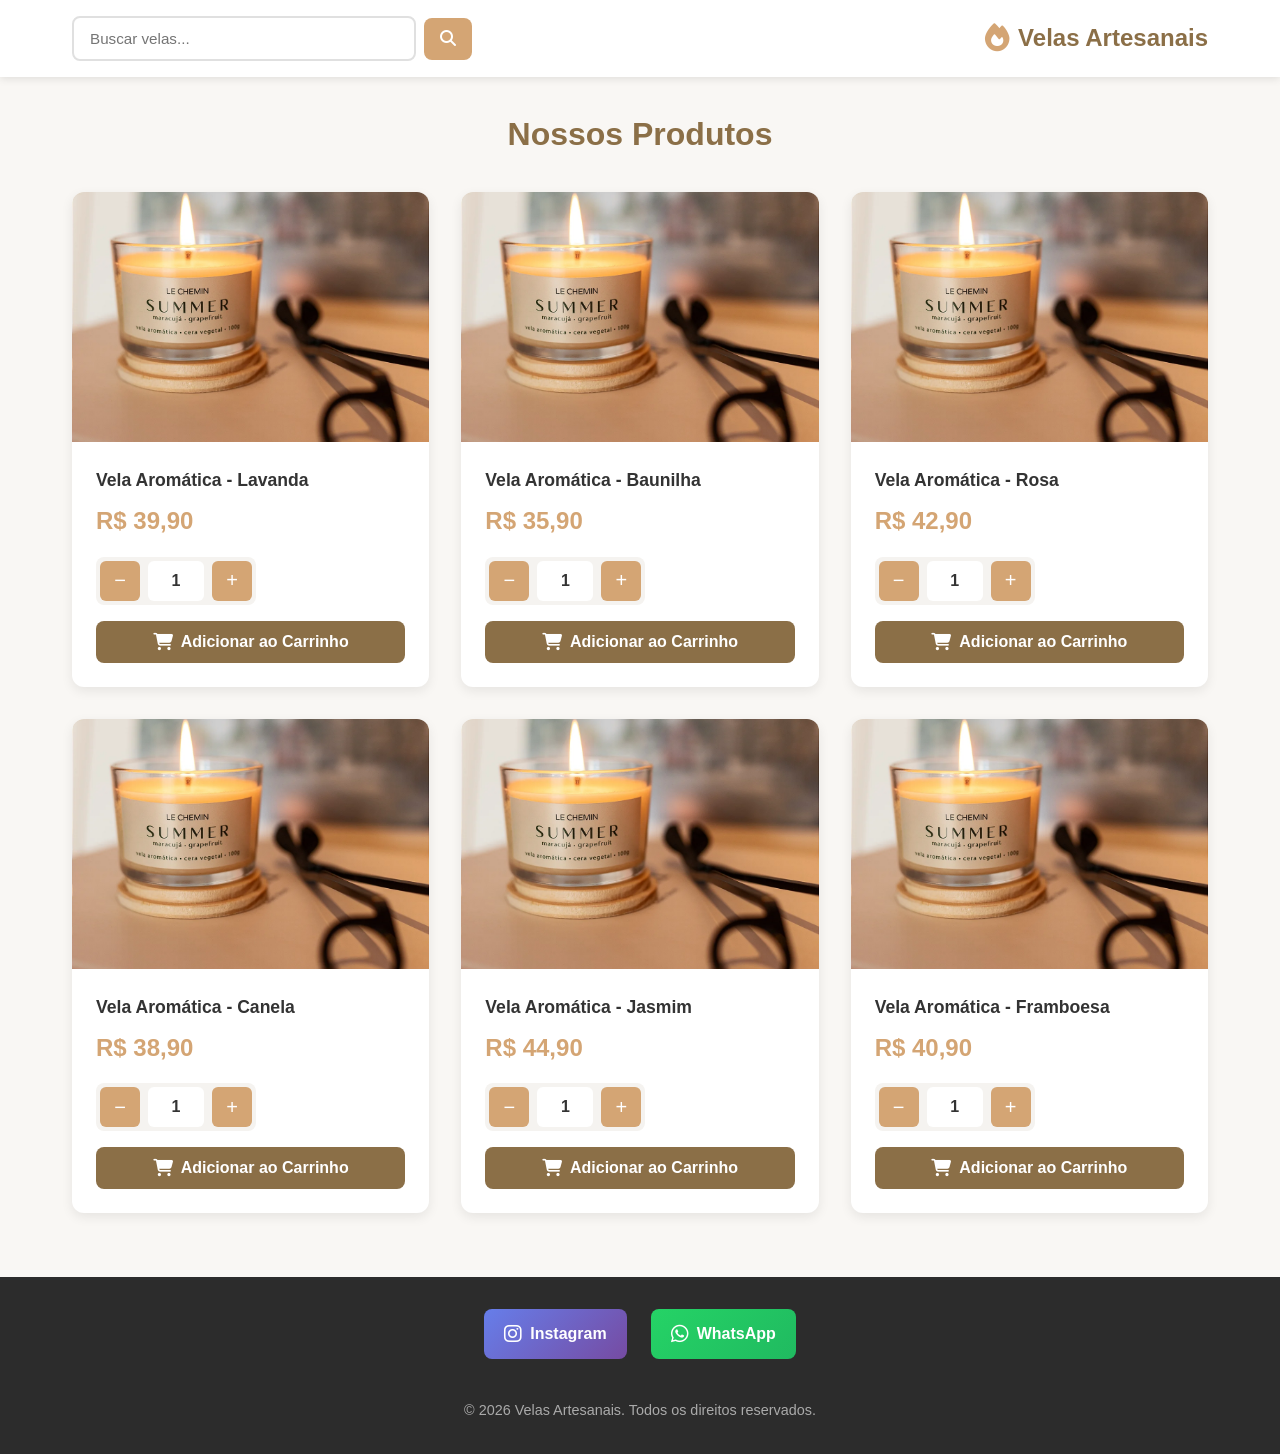
==== frontend/index.html @ 26dcdc9d "Add files via upload" ====
<!DOCTYPE html>
<html lang="pt-BR">
<head>
    <meta charset="UTF-8">
    <meta name="viewport" content="width=device-width, initial-scale=1.0">
    <title>Velas Artesanais - Loja Online</title>
    <link rel="stylesheet" href="./style/styles.css">
    <link rel="stylesheet" href="https://cdnjs.cloudflare.com/ajax/libs/font-awesome/6.4.0/css/all.min.css">
</head>
<body>
    <!-- Header -->
    <header class="site-header">
        <nav class="navigation-bar">
            <!-- Barra de Pesquisa (lado esquerdo) -->
            <div class="search-container">
                <input 
                    type="search" 
                    class="search-input" 
                    placeholder="Buscar velas..."
                    aria-label="Buscar produtos"
                >
                <button class="search-button" aria-label="Pesquisar">
                    <i class="fas fa-search"></i>
                </button>
            </div>

            <!-- Logo (lado direito) -->
            <div class="logo-container">
                <h1 class="site-logo">
                    <i class="fas fa-fire"></i> Velas Artesanais
                </h1>
            </div>
        </nav>
    </header>

    <!-- Main Content -->
    <main class="site-main">
        <!-- Seção de Produtos -->
        <section class="products-section">
            <h2 class="section-title">Nossos Produtos</h2>
            
            <div class="products-grid">
                <!-- Card de Produto 1 -->
                <article class="product-card">
                    <div class="product-image-container">
                        <img 
                            src="./imgs/vela-exemplo.webp" 
                            alt="Vela Aromática de Lavanda" 
                            class="product-image"
                        >
                    </div>
                    
                    <div class="product-info">
                        <h3 class="product-title">Vela Aromática - Lavanda</h3>
                        
                        <p class="product-price">R$ 39,90</p>
                        
                        <div class="quantity-selector">
                            <button class="quantity-button quantity-decrease" aria-label="Diminuir quantidade">−</button>
                            <input 
                                type="number" 
                                class="quantity-display" 
                                value="1" 
                                min="1" 
                                max="99"
                                aria-label="Quantidade"
                            >
                            <button class="quantity-button quantity-increase" aria-label="Aumentar quantidade">+</button>
                        </div>
                        
                        <button class="add-to-cart-button">
                            <i class="fas fa-shopping-cart"></i>
                            Adicionar ao Carrinho
                        </button>
                    </div>
                </article>

                <!-- Card de Produto 2 -->
                <article class="product-card">
                    <div class="product-image-container">
                        <img 
                            src="./imgs/vela-exemplo.webp" 
                            alt="Vela Aromática de Baunilha" 
                            class="product-image"
                        >
                    </div>
                    
                    <div class="product-info">
                        <h3 class="product-title">Vela Aromática - Baunilha</h3>
                        
                        <p class="product-price">R$ 35,90</p>
                        
                        <div class="quantity-selector">
                            <button class="quantity-button quantity-decrease" aria-label="Diminuir quantidade">−</button>
                            <input 
                                type="number" 
                                class="quantity-display" 
                                value="1" 
                                min="1" 
                                max="99"
                                aria-label="Quantidade"
                            >
                            <button class="quantity-button quantity-increase" aria-label="Aumentar quantidade">+</button>
                        </div>
                        
                        <button class="add-to-cart-button">
                            <i class="fas fa-shopping-cart"></i>
                            Adicionar ao Carrinho
                        </button>
                    </div>
                </article>

                <!-- Card de Produto 3 -->
                <article class="product-card">
                    <div class="product-image-container">
                        <img 
                            src="./imgs/vela-exemplo.webp" 
                            alt="Vela Aromática de Rosa" 
                            class="product-image"
                        >
                    </div>
                    
                    <div class="product-info">
                        <h3 class="product-title">Vela Aromática - Rosa</h3>
                        
                        <p class="product-price">R$ 42,90</p>
                        
                        <div class="quantity-selector">
                            <button class="quantity-button quantity-decrease" aria-label="Diminuir quantidade">−</button>
                            <input 
                                type="number" 
                                class="quantity-display" 
                                value="1" 
                                min="1" 
                                max="99"
                                aria-label="Quantidade"
                            >
                            <button class="quantity-button quantity-increase" aria-label="Aumentar quantidade">+</button>
                        </div>
                        
                        <button class="add-to-cart-button">
                            <i class="fas fa-shopping-cart"></i>
                            Adicionar ao Carrinho
                        </button>
                    </div>
                </article>

                <!-- Card de Produto 4 -->
                <article class="product-card">
                    <div class="product-image-container">
                        <img 
                            src="./imgs/vela-exemplo.webp" 
                            alt="Vela Aromática de Canela" 
                            class="product-image"
                        >
                    </div>
                    
                    <div class="product-info">
                        <h3 class="product-title">Vela Aromática - Canela</h3>
                        
                        <p class="product-price">R$ 38,90</p>
                        
                        <div class="quantity-selector">
                            <button class="quantity-button quantity-decrease" aria-label="Diminuir quantidade">−</button>
                            <input 
                                type="number" 
                                class="quantity-display" 
                                value="1" 
                                min="1" 
                                max="99"
                                aria-label="Quantidade"
                            >
                            <button class="quantity-button quantity-increase" aria-label="Aumentar quantidade">+</button>
                        </div>
                        
                        <button class="add-to-cart-button">
                            <i class="fas fa-shopping-cart"></i>
                            Adicionar ao Carrinho
                        </button>
                    </div>
                </article>

                <!-- Card de Produto 5 -->
                <article class="product-card">
                    <div class="product-image-container">
                        <img 
                            src="./imgs/vela-exemplo.webp" 
                            alt="Vela Aromática de Jasmim" 
                            class="product-image"
                        >
                    </div>
                    
                    <div class="product-info">
                        <h3 class="product-title">Vela Aromática - Jasmim</h3>
                        
                        <p class="product-price">R$ 44,90</p>
                        
                        <div class="quantity-selector">
                            <button class="quantity-button quantity-decrease" aria-label="Diminuir quantidade">−</button>
                            <input 
                                type="number" 
                                class="quantity-display" 
                                value="1" 
                                min="1" 
                                max="99"
                                aria-label="Quantidade"
                            >
                            <button class="quantity-button quantity-increase" aria-label="Aumentar quantidade">+</button>
                        </div>
                        
                        <button class="add-to-cart-button">
                            <i class="fas fa-shopping-cart"></i>
                            Adicionar ao Carrinho
                        </button>
                    </div>
                </article>

                <!-- Card de Produto 6 -->
                <article class="product-card">
                    <div class="product-image-container">
                        <img 
                            src="./imgs/vela-exemplo.webp" 
                            alt="Vela Aromática de Framboesa" 
                            class="product-image"
                        >
                    </div>
                    
                    <div class="product-info">
                        <h3 class="product-title">Vela Aromática - Framboesa</h3>
                        
                        <p class="product-price">R$ 40,90</p>
                        
                        <div class="quantity-selector">
                            <button class="quantity-button quantity-decrease" aria-label="Diminuir quantidade">−</button>
                            <input 
                                type="number" 
                                class="quantity-display" 
                                value="1" 
                                min="1" 
                                max="99"
                                aria-label="Quantidade"
                            >
                            <button class="quantity-button quantity-increase" aria-label="Aumentar quantidade">+</button>
                        </div>
                        
                        <button class="add-to-cart-button">
                            <i class="fas fa-shopping-cart"></i>
                            Adicionar ao Carrinho
                        </button>
                    </div>
                </article>
            </div>
        </section>
    </main>

    <!-- Footer -->
    <footer class="site-footer">
        <nav class="social-links">
            <a 
                href="https://www.instagram.com" 
                class="social-link social-instagram" 
                target="_blank" 
                rel="noopener noreferrer"
                aria-label="Nos siga no Instagram"
            >
                <i class="fab fa-instagram"></i>
                Instagram
            </a>
            
            <a 
                href="https://wa.me/5511999999999" 
                class="social-link social-whatsapp" 
                target="_blank" 
                rel="noopener noreferrer"
                aria-label="Fale conosco no WhatsApp"
            >
                <i class="fab fa-whatsapp"></i>
                WhatsApp
            </a>
        </nav>
        
        <p class="footer-copyright">
            &copy; 2026 Velas Artesanais. Todos os direitos reservados.
        </p>
    </footer>

    <script src="./scripts/script.js"></script>
</body>
</html>
---- frontend/style/styles.css ----
* {
    margin: 0;
    padding: 0;
    box-sizing: border-box;
}

body {
    font-family: 'Segoe UI', Tahoma, Geneva, Verdana, sans-serif;
    line-height: 1.6;
    color: #333;
    background-color: #f9f7f4;
}

/* ========== HEADER ========== */
.site-header {
    background-color: #fff;
    box-shadow: 0 2px 8px rgba(0, 0, 0, 0.1);
    position: sticky;
    top: 0;
    z-index: 100;
}

.navigation-bar {
    max-width: 1200px;
    margin: 0 auto;
    padding: 1rem 2rem;
    display: flex;
    justify-content: space-between;
    align-items: center;
    gap: 2rem;
}

/* Search Container */
.search-container {
    display: flex;
    align-items: center;
    gap: 0.5rem;
    flex: 1;
    max-width: 400px;
}

.search-input {
    flex: 1;
    padding: 0.75rem 1rem;
    border: 2px solid #e0e0e0;
    border-radius: 8px;
    font-size: 0.95rem;
    transition: border-color 0.3s ease;
}

.search-input:focus {
    outline: none;
    border-color: #d4a574;
    box-shadow: 0 0 8px rgba(212, 165, 116, 0.2);
}

.search-button {
    padding: 0.75rem 1rem;
    background-color: #d4a574;
    color: white;
    border: none;
    border-radius: 8px;
    cursor: pointer;
    font-size: 1rem;
    transition: background-color 0.3s ease;
}

.search-button:hover {
    background-color: #b8945f;
}

/* Logo Container */
.logo-container {
    display: flex;
    align-items: center;
}

.site-logo {
    font-size: 1.5rem;
    color: #8b6f47;
    font-weight: 600;
    white-space: nowrap;
    display: flex;
    align-items: center;
    gap: 0.5rem;
}

.site-logo i {
    color: #d4a574;
    font-size: 1.75rem;
}

/* ========== MAIN CONTENT ========== */
.site-main {
    max-width: 1200px;
    margin: 2rem auto;
    padding: 0 2rem;
}

/* Products Section */
.products-section {
    width: 100%;
}

.section-title {
    font-size: 2rem;
    color: #8b6f47;
    margin-bottom: 2rem;
    text-align: center;
}

/* Products Grid */
.products-grid {
    display: grid;
    grid-template-columns: repeat(auto-fill, minmax(280px, 1fr));
    gap: 2rem;
    margin-bottom: 3rem;
}

/* Product Card */
.product-card {
    background-color: white;
    border-radius: 12px;
    overflow: hidden;
    box-shadow: 0 4px 12px rgba(0, 0, 0, 0.08);
    transition: transform 0.3s ease, box-shadow 0.3s ease;
    display: flex;
    flex-direction: column;
    height: 100%;
}

.product-card:hover {
    transform: translateY(-8px);
    box-shadow: 0 8px 20px rgba(0, 0, 0, 0.15);
}

.product-image-container {
    width: 100%;
    height: 250px;
    overflow: hidden;
    background-color: #f0ebe5;
    display: flex;
    align-items: center;
    justify-content: center;
}

.product-image {
    width: 100%;
    height: 100%;
    object-fit: cover;
    transition: transform 0.3s ease;
}

.product-card:hover .product-image {
    transform: scale(1.05);
}

.product-info {
    padding: 1.5rem;
    flex: 1;
    display: flex;
    flex-direction: column;
}

.product-title {
    font-size: 1.1rem;
    color: #333;
    margin-bottom: 0.5rem;
    font-weight: 600;
}

.product-price {
    font-size: 1.5rem;
    color: #d4a574;
    font-weight: 700;
    margin-bottom: 1rem;
}

/* Quantity Selector */
.quantity-selector {
    display: flex;
    align-items: center;
    gap: 0.5rem;
    margin-bottom: 1rem;
    background-color: #f5f3f0;
    border-radius: 8px;
    padding: 0.25rem;
    width: fit-content;
}

.quantity-button {
    width: 2.5rem;
    height: 2.5rem;
    border: none;
    background-color: #d4a574;
    color: white;
    font-size: 1.25rem;
    cursor: pointer;
    border-radius: 6px;
    display: flex;
    align-items: center;
    justify-content: center;
    transition: background-color 0.3s ease;
}

.quantity-button:hover {
    background-color: #b8945f;
}

.quantity-button:active {
    background-color: #a07d52;
}

.quantity-display {
    width: 3.5rem;
    height: 2.5rem;
    border: none;
    background-color: white;
    text-align: center;
    font-size: 1rem;
    font-weight: 600;
    color: #333;
    border-radius: 6px;
}

.quantity-display:focus {
    outline: 2px solid #d4a574;
}

/* Remove spinner do input number */
.quantity-display::-webkit-outer-spin-button,
.quantity-display::-webkit-inner-spin-button {
    -webkit-appearance: none;
    margin: 0;
}

.quantity-display[type=number] {
    -moz-appearance: textfield;
}

/* Add to Cart Button */
.add-to-cart-button {
    margin-top: auto;
    padding: 0.75rem 1rem;
    background-color: #8b6f47;
    color: white;
    border: none;
    border-radius: 8px;
    font-size: 1rem;
    font-weight: 600;
    cursor: pointer;
    transition: background-color 0.3s ease, transform 0.2s ease;
    display: flex;
    align-items: center;
    justify-content: center;
    gap: 0.5rem;
}

.add-to-cart-button:hover {
    background-color: #6f5735;
    transform: scale(1.02);
}

.add-to-cart-button:active {
    transform: scale(0.98);
}

.add-to-cart-button i {
    font-size: 1.1rem;
}

/* ========== FOOTER ========== */
.site-footer {
    background-color: #2c2c2c;
    color: white;
    padding: 2rem;
    margin-top: 4rem;
}

.site-footer {
    display: flex;
    flex-direction: column;
    align-items: center;
    gap: 1.5rem;
}

.social-links {
    display: flex;
    gap: 1.5rem;
    align-items: center;
}

.social-link {
    display: flex;
    align-items: center;
    gap: 0.5rem;
    padding: 0.75rem 1.25rem;
    background-color: #444;
    color: white;
    text-decoration: none;
    border-radius: 8px;
    font-weight: 600;
    transition: all 0.3s ease;
    font-size: 1rem;
}

.social-link:hover {
    transform: translateY(-3px);
}

.social-instagram {
    background: linear-gradient(135deg, #667eea 0%, #764ba2 100%);
}

.social-instagram:hover {
    box-shadow: 0 5px 15px rgba(102, 126, 234, 0.4);
}

.social-whatsapp {
    background: linear-gradient(135deg, #25d366 0%, #20ba60 100%);
}

.social-whatsapp:hover {
    box-shadow: 0 5px 15px rgba(37, 211, 102, 0.4);
}

.social-link i {
    font-size: 1.25rem;
}

.footer-copyright {
    text-align: center;
    font-size: 0.9rem;
    color: #aaa;
    margin-top: 1rem;
}

/* ========== RESPONSIVE ========== */
@media (max-width: 768px) {
    .navigation-bar {
        flex-direction: column;
        gap: 1rem;
    }

    .search-container {
        width: 100%;
        max-width: 100%;
    }

    .site-logo {
        font-size: 1.25rem;
    }

    .products-grid {
        grid-template-columns: repeat(auto-fill, minmax(250px, 1fr));
        gap: 1.5rem;
    }

    .section-title {
        font-size: 1.5rem;
    }

    .social-links {
        flex-direction: column;
        width: 100%;
    }

    .social-link {
        width: 100%;
        justify-content: center;
    }
}

@media (max-width: 480px) {
    .products-grid {
        grid-template-columns: 1fr;
    }

    .navigation-bar {
        padding: 1rem;
    }

    .search-input {
        font-size: 0.85rem;
        padding: 0.6rem 0.75rem;
    }

    .site-logo {
        font-size: 1rem;
    }

    .product-info {
        padding: 1rem;
    }

    .add-to-cart-button {
        padding: 0.6rem 0.75rem;
        font-size: 0.9rem;
    }
}
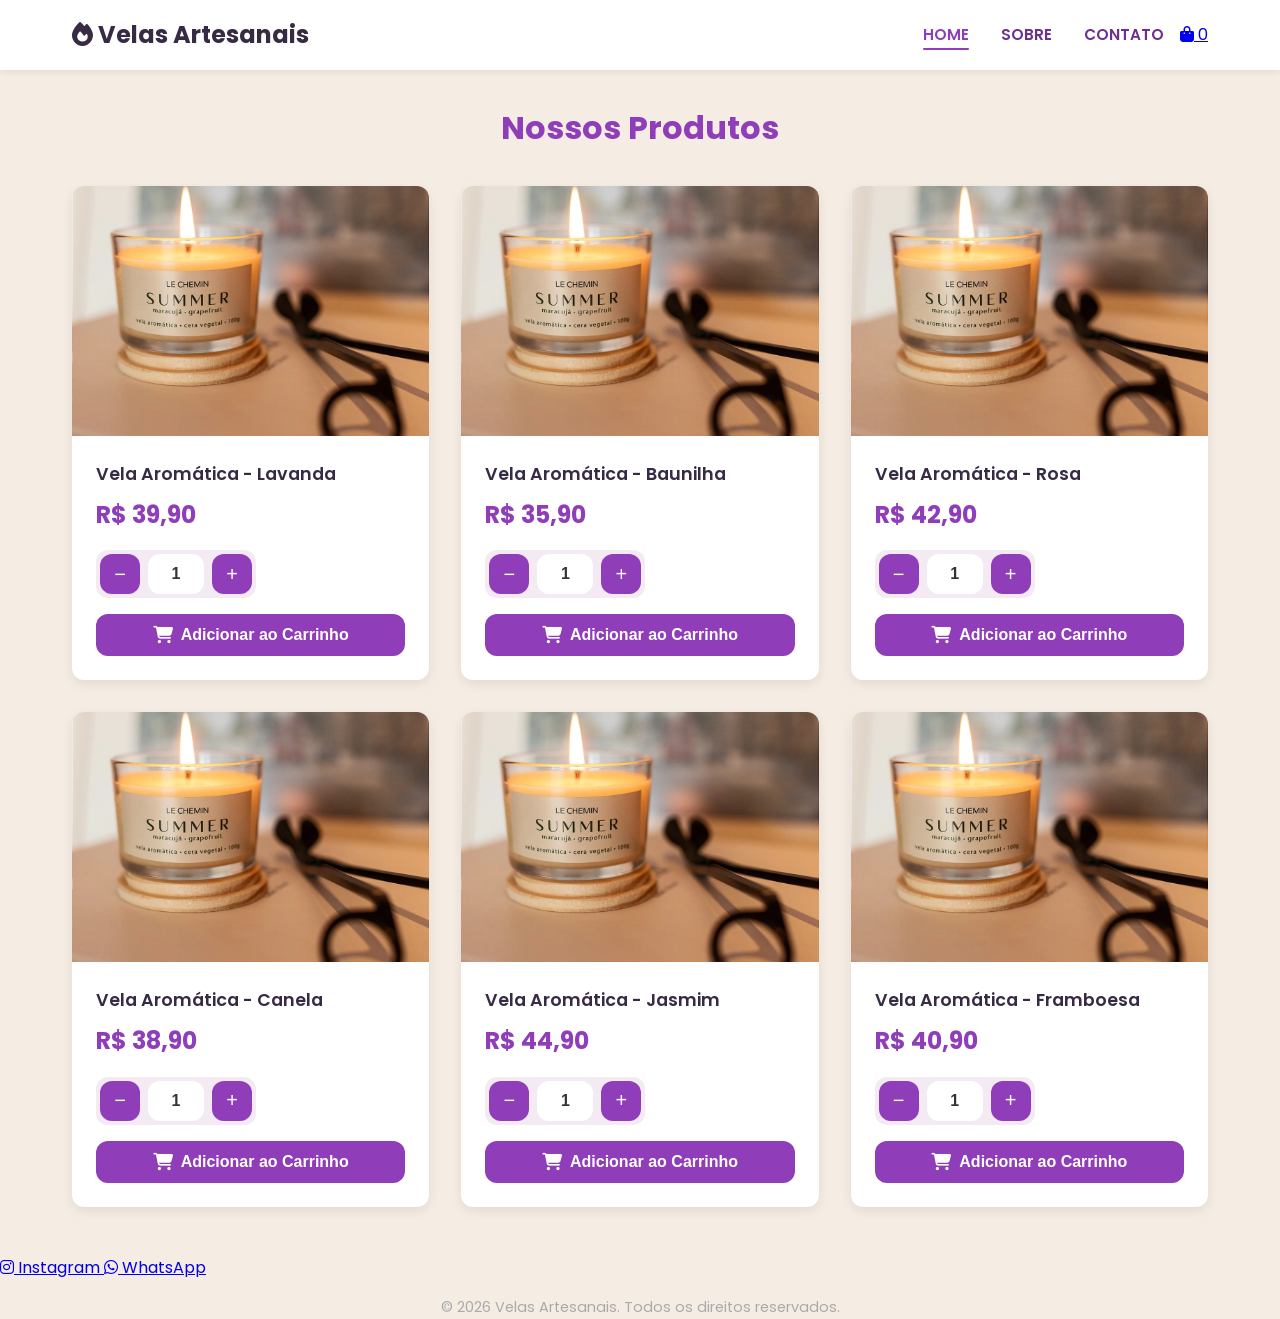
==== commit d7a277a2: "Add files via upload" ====
--- a/frontend/index.html
+++ b/frontend/index.html
@@ -4,6 +4,9 @@
     <meta charset="UTF-8">
     <meta name="viewport" content="width=device-width, initial-scale=1.0">
     <title>Velas Artesanais - Loja Online</title>
+    <link rel="preconnect" href="https://fonts.googleapis.com">
+    <link rel="preconnect" href="https://fonts.gstatic.com" crossorigin>
+    <link href="https://fonts.googleapis.com/css2?family=Poppins:wght@400;500;600;700&display=swap" rel="stylesheet">
     <link rel="stylesheet" href="./style/styles.css">
     <link rel="stylesheet" href="https://cdnjs.cloudflare.com/ajax/libs/font-awesome/6.4.0/css/all.min.css">
 </head>
@@ -11,24 +14,24 @@
     <!-- Header -->
     <header class="site-header">
         <nav class="navigation-bar">
-            <!-- Barra de Pesquisa (lado esquerdo) -->
-            <div class="search-container">
-                <input 
-                    type="search" 
-                    class="search-input" 
-                    placeholder="Buscar velas..."
-                    aria-label="Buscar produtos"
-                >
-                <button class="search-button" aria-label="Pesquisar">
-                    <i class="fas fa-search"></i>
-                </button>
-            </div>
-
-            <!-- Logo (lado direito) -->
+            <!-- Logo (lado esquerdo) -->
             <div class="logo-container">
                 <h1 class="site-logo">
                     <i class="fas fa-fire"></i> Velas Artesanais
                 </h1>
+            </div>
+
+            <!-- Navegação e carrinho (lado direito) -->
+            <div class="nav-actions">
+                <ul class="nav-links">
+                    <li><a href="index.html" class="nav-link active">HOME</a></li>
+                    <li><a href="sobre.html" class="nav-link">SOBRE</a></li>
+                    <li><a href="contato.html" class="nav-link">CONTATO</a></li>
+                </ul>
+                <a href="#carrinho" class="cart-link" aria-label="Ver carrinho">
+                    <i class="fas fa-shopping-bag"></i>
+                    <span class="cart-badge">0</span>
+                </a>
             </div>
         </nav>
     </header>
@@ -41,7 +44,7 @@
             
             <div class="products-grid">
                 <!-- Card de Produto 1 -->
-                <article class="product-card">
+                <article class="product-card" data-product-id="vela-lavanda">
                     <div class="product-image-container">
                         <img 
                             src="./imgs/vela-exemplo.webp" 
@@ -76,7 +79,7 @@
                 </article>
 
                 <!-- Card de Produto 2 -->
-                <article class="product-card">
+                <article class="product-card" data-product-id="vela-baunilha">
                     <div class="product-image-container">
                         <img 
                             src="./imgs/vela-exemplo.webp" 
@@ -111,7 +114,7 @@
                 </article>
 
                 <!-- Card de Produto 3 -->
-                <article class="product-card">
+                <article class="product-card" data-product-id="vela-rosa">
                     <div class="product-image-container">
                         <img 
                             src="./imgs/vela-exemplo.webp" 
@@ -146,7 +149,7 @@
                 </article>
 
                 <!-- Card de Produto 4 -->
-                <article class="product-card">
+                <article class="product-card" data-product-id="vela-canela">
                     <div class="product-image-container">
                         <img 
                             src="./imgs/vela-exemplo.webp" 
@@ -181,7 +184,7 @@
                 </article>
 
                 <!-- Card de Produto 5 -->
-                <article class="product-card">
+                <article class="product-card" data-product-id="vela-jasmim">
                     <div class="product-image-container">
                         <img 
                             src="./imgs/vela-exemplo.webp" 
@@ -284,6 +287,31 @@
         </p>
     </footer>
 
+    <div class="cart-backdrop hidden" id="cart-backdrop"></div>
+    <aside class="cart-panel hidden" id="cart-panel" aria-hidden="true">
+        <div class="cart-panel-header">
+            <div>
+                <h2>Carrinho</h2>
+                <p class="cart-panel-subtitle">Itens adicionados e total do pedido</p>
+            </div>
+            <button class="cart-close" aria-label="Fechar carrinho">×</button>
+        </div>
+
+        <div class="cart-panel-content">
+            <div class="cart-items" id="cart-items"></div>
+            <div class="cart-empty-message">Seu carrinho está vazio.</div>
+        </div>
+
+        <div class="cart-panel-footer">
+            <div class="cart-summary">
+                <span>Total</span>
+                <strong class="cart-total" id="cart-total">R$ 0,00</strong>
+            </div>
+            <button class="checkout-button" id="checkout-button" disabled>Finalizar compra</button>
+        </div>
+    </aside>
+
+    <script src="./scripts/cart.js"></script>
     <script src="./scripts/script.js"></script>
 </body>
 </html>
--- a/frontend/style/styles.css
+++ b/frontend/style/styles.css
@@ -1,20 +1,35 @@
+:root {
+    --background: #f5ece4;
+    --surface: #ffffff;
+    --text: #372a44;
+    --muted: #6e5c77;
+    --primary: #8f3db8;
+    --primary-dark: #6d2f8f;
+    --border: #e6d9e7;
+    --surface-soft: #f3eaf3;
+}
+
 * {
     margin: 0;
     padding: 0;
     box-sizing: border-box;
 }
 
+.hidden {
+    display: none !important;
+}
+
 body {
-    font-family: 'Segoe UI', Tahoma, Geneva, Verdana, sans-serif;
+    font-family: 'Poppins', Arial, sans-serif;
     line-height: 1.6;
-    color: #333;
-    background-color: #f9f7f4;
+    color: var(--text);
+    background-color: var(--background);
 }
 
 /* ========== HEADER ========== */
 .site-header {
-    background-color: #fff;
-    box-shadow: 0 2px 8px rgba(0, 0, 0, 0.1);
+    background-color: var(--surface);
+    box-shadow: 0 2px 8px rgba(0, 0, 0, 0.08);
     position: sticky;
     top: 0;
     z-index: 100;
@@ -42,52 +57,260 @@
 .search-input {
     flex: 1;
     padding: 0.75rem 1rem;
-    border: 2px solid #e0e0e0;
-    border-radius: 8px;
+    border: 2px solid var(--border);
+    border-radius: 12px;
     font-size: 0.95rem;
-    transition: border-color 0.3s ease;
+    transition: border-color 0.3s ease, box-shadow 0.3s ease;
 }
 
 .search-input:focus {
     outline: none;
-    border-color: #d4a574;
-    box-shadow: 0 0 8px rgba(212, 165, 116, 0.2);
+    border-color: var(--primary);
+    box-shadow: 0 0 12px rgba(143, 61, 184, 0.18);
 }
 
 .search-button {
     padding: 0.75rem 1rem;
-    background-color: #d4a574;
+    background-color: var(--primary);
     color: white;
     border: none;
-    border-radius: 8px;
+    border-radius: 12px;
     cursor: pointer;
     font-size: 1rem;
-    transition: background-color 0.3s ease;
+    transition: background-color 0.3s ease, transform 0.2s ease;
 }
 
 .search-button:hover {
-    background-color: #b8945f;
-}
-
-/* Logo Container */
-.logo-container {
-    display: flex;
-    align-items: center;
-}
-
-.site-logo {
-    font-size: 1.5rem;
-    color: #8b6f47;
+    background-color: var(--primary-dark);
+    transform: translateY(-1px);
+}
+
+.nav-actions {
+    display: flex;
+    align-items: center;
+    gap: 1rem;
+}
+
+.nav-links {
+    display: flex;
+    list-style: none;
+    gap: 2rem;
+    margin: 0;
+    padding: 0;
+}
+
+.nav-link {
+    color: var(--primary-dark);
+    text-decoration: none;
     font-weight: 600;
-    white-space: nowrap;
-    display: flex;
-    align-items: center;
+    font-size: 0.95rem;
+    transition: color 0.3s ease;
+    position: relative;
+}
+
+.nav-link:hover {
+    color: var(--primary);
+}
+
+.nav-link.active {
+    color: var(--primary);
+}
+
+.nav-link.active::after {
+    content: '';
+    position: absolute;
+    bottom: -5px;
+    left: 0;
+    width: 100%;
+    height: 2px;
+    background-color: var(--primary);
+    border-radius: 1px;
+}
+
+.cart-backdrop {
+    position: fixed;
+    inset: 0;
+    background: rgba(0, 0, 0, 0.32);
+    opacity: 0;
+    pointer-events: none;
+    transition: opacity 0.25s ease;
+    z-index: 98;
+}
+
+.cart-backdrop.visible {
+    opacity: 1;
+    pointer-events: auto;
+}
+
+.cart-panel {
+    position: fixed;
+    top: 0;
+    right: 0;
+    width: min(380px, 100%);
+    height: 100vh;
+    background-color: var(--surface);
+    box-shadow: -18px 0 40px rgba(55, 42, 68, 0.16);
+    transform: translateX(110%);
+    transition: transform 0.25s ease;
+    z-index: 99;
+    display: flex;
+    flex-direction: column;
+    padding: 1.5rem;
+}
+
+.cart-panel.open {
+    transform: translateX(0);
+}
+
+.cart-panel-header {
+    display: flex;
+    justify-content: space-between;
+    align-items: flex-start;
+    gap: 1rem;
+    margin-bottom: 1rem;
+}
+
+.cart-panel-header h2 {
+    margin-bottom: 0.3rem;
+    color: var(--primary-dark);
+}
+
+.cart-panel-subtitle {
+    font-size: 0.95rem;
+    color: var(--muted);
+}
+
+.cart-close {
+    background: none;
+    border: none;
+    color: var(--muted);
+    font-size: 2rem;
+    line-height: 1;
+    cursor: pointer;
+}
+
+.cart-panel-content {
+    flex: 1;
+    overflow-y: auto;
+    margin-bottom: 1.2rem;
+}
+
+.cart-items {
+    display: flex;
+    flex-direction: column;
+    gap: 1rem;
+}
+
+.cart-empty-message {
+    color: var(--muted);
+    text-align: center;
+    padding: 2rem 1rem;
+    border: 1px dashed var(--border);
+    border-radius: 16px;
+    background: var(--surface-soft);
+}
+
+.cart-item {
+    display: grid;
+    grid-template-columns: 1fr auto;
+    gap: 1rem;
+    padding: 1rem;
+    border-radius: 16px;
+    background-color: var(--surface-soft);
+}
+
+.cart-item-details {
+    display: flex;
+    flex-direction: column;
+    gap: 0.35rem;
+}
+
+.cart-item-details strong {
+    color: var(--text);
+}
+
+.cart-item-actions {
+    display: flex;
+    flex-direction: column;
     gap: 0.5rem;
-}
-
-.site-logo i {
-    color: #d4a574;
-    font-size: 1.75rem;
+    justify-content: space-between;
+    align-items: flex-end;
+}
+
+.cart-quantity-controls {
+    display: inline-flex;
+    align-items: center;
+    gap: 0.4rem;
+    padding: 0.35rem 0.4rem;
+    border-radius: 12px;
+    background-color: white;
+    border: 1px solid var(--border);
+}
+
+.cart-quantity-controls button {
+    width: 2rem;
+    height: 2rem;
+    border: none;
+    border-radius: 8px;
+    background-color: var(--primary);
+    color: white;
+    cursor: pointer;
+}
+
+.cart-quantity-controls span {
+    min-width: 1.4rem;
+    text-align: center;
+    font-weight: 600;
+    transition: transform 0.2s ease, color 0.2s ease;
+}
+
+.cart-quantity-controls span.updated {
+    transform: scale(1.1);
+    color: var(--primary);
+}
+
+
+.cart-remove {
+    display: inline-flex;
+    align-items: center;
+    gap: 0.35rem;
+    background: none;
+    border: none;
+    color: var(--muted);
+    font-size: 0.95rem;
+    cursor: pointer;
+}
+
+.cart-panel-footer {
+    border-top: 1px solid var(--border);
+    padding-top: 1rem;
+}
+
+.cart-summary {
+    display: flex;
+    justify-content: space-between;
+    align-items: center;
+    margin-bottom: 1rem;
+    color: var(--text);
+}
+
+.checkout-button {
+    width: 100%;
+    padding: 0.95rem 1rem;
+    border: none;
+    border-radius: 12px;
+    background-color: var(--primary);
+    color: white;
+    font-size: 1rem;
+    font-weight: 700;
+    cursor: pointer;
+    transition: background-color 0.2s ease;
+}
+
+.checkout-button:disabled {
+    opacity: 0.55;
+    cursor: not-allowed;
+    background-color: var(--border);
 }
 
 /* ========== MAIN CONTENT ========== */
@@ -104,7 +327,7 @@
 
 .section-title {
     font-size: 2rem;
-    color: #8b6f47;
+    color: var(--primary);
     margin-bottom: 2rem;
     text-align: center;
 }
@@ -138,7 +361,7 @@
     width: 100%;
     height: 250px;
     overflow: hidden;
-    background-color: #f0ebe5;
+    background-color: var(--surface-soft);
     display: flex;
     align-items: center;
     justify-content: center;
@@ -164,14 +387,14 @@
 
 .product-title {
     font-size: 1.1rem;
-    color: #333;
+    color: var(--text);
     margin-bottom: 0.5rem;
     font-weight: 600;
 }
 
 .product-price {
     font-size: 1.5rem;
-    color: #d4a574;
+    color: var(--primary);
     font-weight: 700;
     margin-bottom: 1rem;
 }
@@ -182,8 +405,8 @@
     align-items: center;
     gap: 0.5rem;
     margin-bottom: 1rem;
-    background-color: #f5f3f0;
-    border-radius: 8px;
+    background-color: var(--surface-soft);
+    border-radius: 12px;
     padding: 0.25rem;
     width: fit-content;
 }
@@ -192,11 +415,11 @@
     width: 2.5rem;
     height: 2.5rem;
     border: none;
-    background-color: #d4a574;
+    background-color: var(--primary);
     color: white;
     font-size: 1.25rem;
     cursor: pointer;
-    border-radius: 6px;
+    border-radius: 12px;
     display: flex;
     align-items: center;
     justify-content: center;
@@ -204,11 +427,11 @@
 }
 
 .quantity-button:hover {
-    background-color: #b8945f;
+    background-color: var(--primary-dark);
 }
 
 .quantity-button:active {
-    background-color: #a07d52;
+    background-color: #5c287a;
 }
 
 .quantity-display {
@@ -220,11 +443,11 @@
     font-size: 1rem;
     font-weight: 600;
     color: #333;
-    border-radius: 6px;
+    border-radius: 12px;
 }
 
 .quantity-display:focus {
-    outline: 2px solid #d4a574;
+    outline: 2px solid var(--primary);
 }
 
 /* Remove spinner do input number */
@@ -242,10 +465,10 @@
 .add-to-cart-button {
     margin-top: auto;
     padding: 0.75rem 1rem;
-    background-color: #8b6f47;
+    background-color: var(--primary);
     color: white;
     border: none;
-    border-radius: 8px;
+    border-radius: 12px;
     font-size: 1rem;
     font-weight: 600;
     cursor: pointer;
@@ -257,7 +480,7 @@
 }
 
 .add-to-cart-button:hover {
-    background-color: #6f5735;
+    background-color: var(--primary-dark);
     transform: scale(1.02);
 }
 
@@ -269,63 +492,174 @@
     font-size: 1.1rem;
 }
 
-/* ========== FOOTER ========== */
-.site-footer {
-    background-color: #2c2c2c;
+/* ========== ABOUT PAGE ========== */
+.about-section {
+    max-width: 800px;
+    margin: 0 auto;
+}
+
+.about-content {
+    background-color: var(--surface);
+    padding: 2rem;
+    border-radius: 16px;
+    box-shadow: 0 4px 12px rgba(0, 0, 0, 0.08);
+}
+
+.about-content h2 {
+    color: var(--primary);
+    margin-top: 2rem;
+    margin-bottom: 1rem;
+    font-size: 1.5rem;
+}
+
+.about-content p {
+    line-height: 1.7;
+    margin-bottom: 1.5rem;
+    color: var(--text);
+}
+
+.about-content ul {
+    margin-left: 1.5rem;
+    margin-bottom: 1.5rem;
+}
+
+.about-content li {
+    margin-bottom: 0.5rem;
+    line-height: 1.6;
+}
+
+.about-content strong {
+    color: var(--primary-dark);
+}
+
+/* ========== CONTACT PAGE ========== */
+.contact-section {
+    max-width: 1000px;
+    margin: 0 auto;
+}
+
+.contact-content {
+    display: grid;
+    grid-template-columns: 1fr 1fr;
+    gap: 3rem;
+    align-items: start;
+}
+
+.contact-info {
+    background-color: var(--surface);
+    padding: 2rem;
+    border-radius: 16px;
+    box-shadow: 0 4px 12px rgba(0, 0, 0, 0.08);
+}
+
+.contact-info h2 {
+    color: var(--primary);
+    margin-bottom: 1rem;
+    font-size: 1.5rem;
+}
+
+.contact-info p {
+    line-height: 1.7;
+    margin-bottom: 2rem;
+    color: var(--text);
+}
+
+.contact-details {
+    display: flex;
+    flex-direction: column;
+    gap: 1rem;
+}
+
+.contact-item {
+    display: flex;
+    align-items: center;
+    gap: 0.75rem;
+    color: var(--text);
+}
+
+.contact-item i {
+    color: var(--primary);
+    width: 1.25rem;
+    text-align: center;
+}
+
+.contact-form {
+    background-color: var(--surface);
+    padding: 2rem;
+    border-radius: 16px;
+    box-shadow: 0 4px 12px rgba(0, 0, 0, 0.08);
+}
+
+.form-group {
+    margin-bottom: 1.5rem;
+}
+
+.form-group label {
+    display: block;
+    margin-bottom: 0.5rem;
+    font-weight: 600;
+    color: var(--text);
+}
+
+.form-group input,
+.form-group textarea {
+    width: 100%;
+    padding: 0.75rem 1rem;
+    border: 2px solid var(--border);
+    border-radius: 12px;
+    font-family: 'Poppins', sans-serif;
+    font-size: 1rem;
+    transition: border-color 0.3s ease, box-shadow 0.3s ease;
+}
+
+.form-group input:focus,
+.form-group textarea:focus {
+    outline: none;
+    border-color: var(--primary);
+    box-shadow: 0 0 12px rgba(143, 61, 184, 0.18);
+}
+
+.form-group textarea {
+    resize: vertical;
+    min-height: 120px;
+}
+
+.submit-button {
+    width: 100%;
+    padding: 0.95rem 1rem;
+    background-color: var(--primary);
     color: white;
-    padding: 2rem;
-    margin-top: 4rem;
-}
-
-.site-footer {
-    display: flex;
-    flex-direction: column;
-    align-items: center;
-    gap: 1.5rem;
-}
-
-.social-links {
-    display: flex;
-    gap: 1.5rem;
-    align-items: center;
-}
-
-.social-link {
-    display: flex;
-    align-items: center;
+    border: none;
+    border-radius: 12px;
+    font-size: 1rem;
+    font-weight: 600;
+    cursor: pointer;
+    transition: background-color 0.3s ease, transform 0.2s ease;
+    display: flex;
+    align-items: center;
+    justify-content: center;
     gap: 0.5rem;
-    padding: 0.75rem 1.25rem;
-    background-color: #444;
-    color: white;
-    text-decoration: none;
-    border-radius: 8px;
-    font-weight: 600;
-    transition: all 0.3s ease;
-    font-size: 1rem;
-}
-
-.social-link:hover {
-    transform: translateY(-3px);
-}
-
-.social-instagram {
-    background: linear-gradient(135deg, #667eea 0%, #764ba2 100%);
-}
-
-.social-instagram:hover {
-    box-shadow: 0 5px 15px rgba(102, 126, 234, 0.4);
-}
-
-.social-whatsapp {
-    background: linear-gradient(135deg, #25d366 0%, #20ba60 100%);
-}
-
-.social-whatsapp:hover {
-    box-shadow: 0 5px 15px rgba(37, 211, 102, 0.4);
-}
-
-.social-link i {
-    font-size: 1.25rem;
+}
+
+.submit-button:hover {
+    background-color: var(--primary-dark);
+    transform: translateY(-1px);
+}
+
+/* ========== RESPONSIVE ========== */
+@media (max-width: 768px) {
+    .contact-content {
+        grid-template-columns: 1fr;
+        gap: 2rem;
+    }
+
+    .nav-links {
+        gap: 1rem;
+    }
+
+    .nav-link {
+        font-size: 0.9rem;
+    }
 }
 
 .footer-copyright {
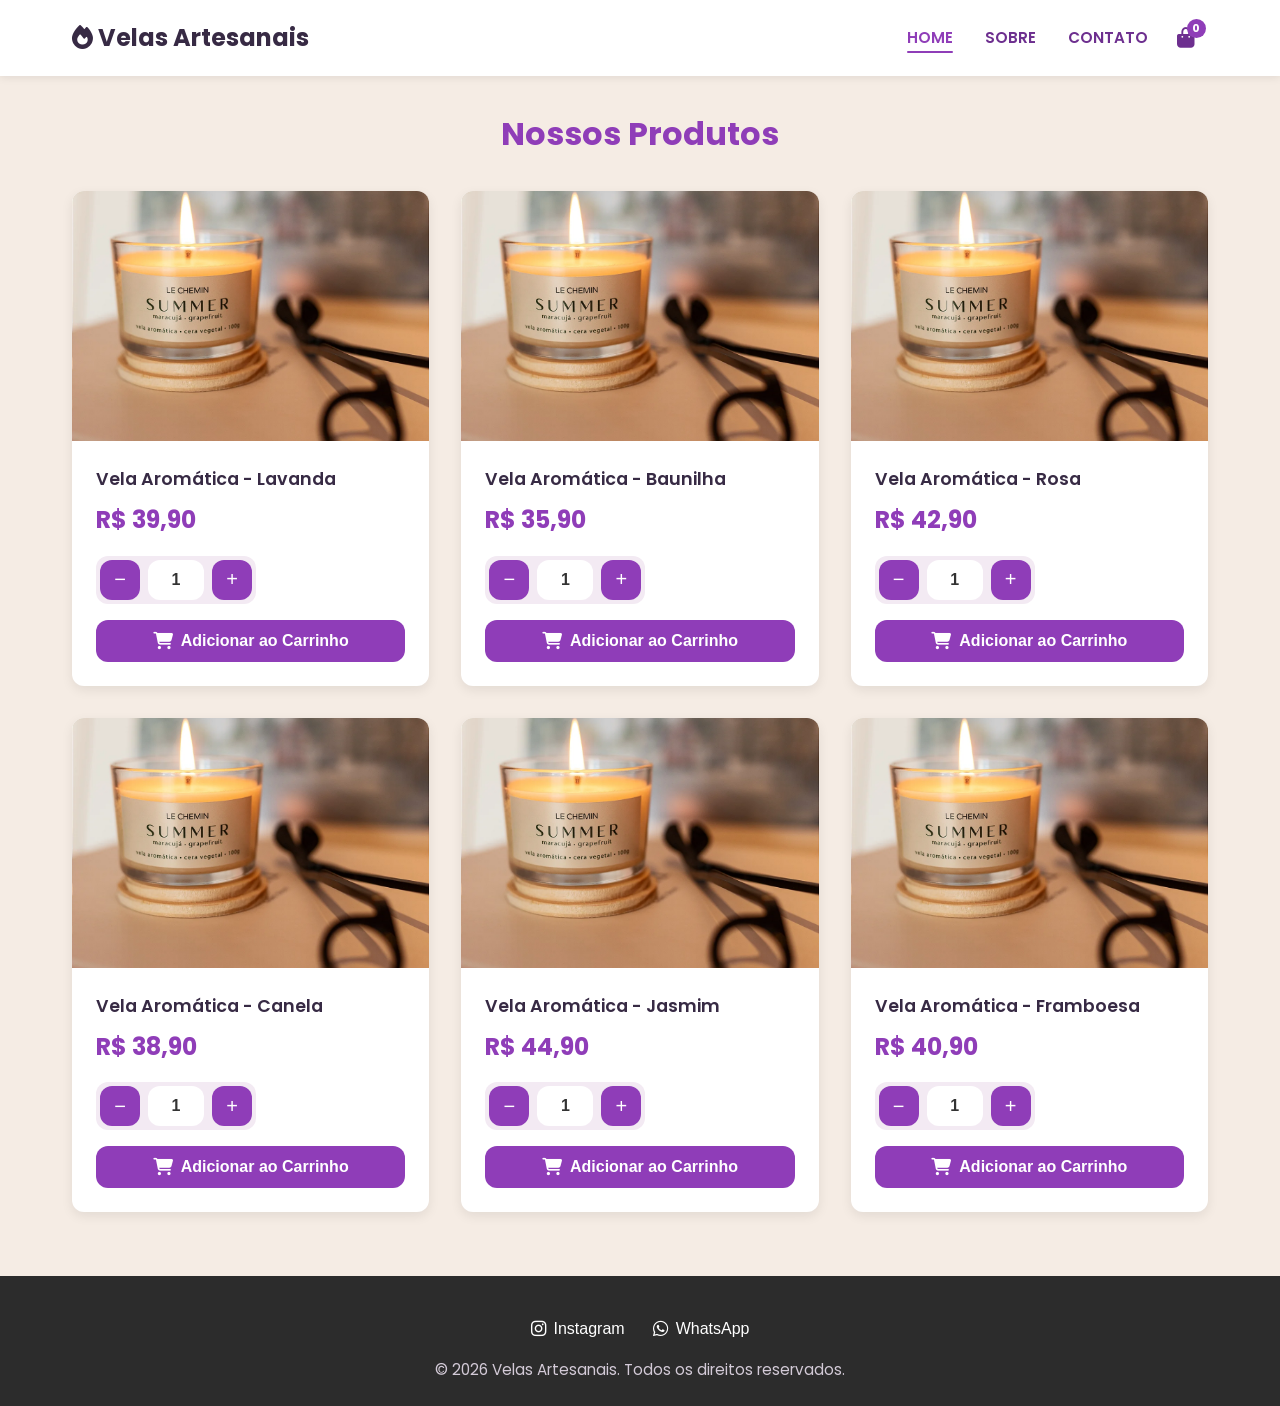
==== commit 59ddddea: "Add files via upload" ====
--- a/frontend/index.html
+++ b/frontend/index.html
@@ -219,7 +219,7 @@
                 </article>
 
                 <!-- Card de Produto 6 -->
-                <article class="product-card">
+                <article class="product-card" data-product-id="vela-framboesa">
                     <div class="product-image-container">
                         <img 
                             src="./imgs/vela-exemplo.webp" 
--- a/frontend/style/styles.css
+++ b/frontend/style/styles.css
@@ -45,51 +45,13 @@
     gap: 2rem;
 }
 
-/* Search Container */
-.search-container {
-    display: flex;
-    align-items: center;
-    gap: 0.5rem;
-    flex: 1;
-    max-width: 400px;
-}
-
-.search-input {
-    flex: 1;
-    padding: 0.75rem 1rem;
-    border: 2px solid var(--border);
-    border-radius: 12px;
-    font-size: 0.95rem;
-    transition: border-color 0.3s ease, box-shadow 0.3s ease;
-}
-
-.search-input:focus {
-    outline: none;
-    border-color: var(--primary);
-    box-shadow: 0 0 12px rgba(143, 61, 184, 0.18);
-}
-
-.search-button {
-    padding: 0.75rem 1rem;
-    background-color: var(--primary);
-    color: white;
-    border: none;
-    border-radius: 12px;
-    cursor: pointer;
-    font-size: 1rem;
-    transition: background-color 0.3s ease, transform 0.2s ease;
-}
-
-.search-button:hover {
-    background-color: var(--primary-dark);
-    transform: translateY(-1px);
-}
-
-.nav-actions {
-    display: flex;
-    align-items: center;
-    gap: 1rem;
-}
+.nav-actions {
+    display: flex;
+    align-items: center;
+    gap: 1rem;
+    flex-wrap: wrap;
+    justify-content: center;
+}
 
 .nav-links {
     display: flex;
@@ -116,26 +78,67 @@
     color: var(--primary);
 }
 
-.nav-link.active::after {
-    content: '';
-    position: absolute;
-    bottom: -5px;
+.nav-link.active::after {
+    content: '';
+    position: absolute;
+    bottom: -5px;
     left: 0;
     width: 100%;
     height: 2px;
     background-color: var(--primary);
-    border-radius: 1px;
-}
-
-.cart-backdrop {
-    position: fixed;
-    inset: 0;
-    background: rgba(0, 0, 0, 0.32);
-    opacity: 0;
-    pointer-events: none;
-    transition: opacity 0.25s ease;
-    z-index: 98;
-}
+    border-radius: 1px;
+}
+
+.cart-link {
+    position: relative;
+    display: inline-flex;
+    align-items: center;
+    justify-content: center;
+    width: 2.75rem;
+    height: 2.75rem;
+    color: var(--primary-dark);
+    text-decoration: none;
+    border-radius: 12px;
+    transition: color 0.2s ease, background-color 0.2s ease, transform 0.2s ease;
+}
+
+.cart-link:hover {
+    color: var(--primary);
+    background-color: var(--surface-soft);
+    transform: translateY(-1px);
+}
+
+.cart-link i {
+    font-size: 1.25rem;
+}
+
+.cart-badge {
+    position: absolute;
+    top: 0.2rem;
+    right: 0.15rem;
+    min-width: 1.15rem;
+    height: 1.15rem;
+    padding: 0 0.25rem;
+    display: inline-flex;
+    align-items: center;
+    justify-content: center;
+    border-radius: 999px;
+    background-color: var(--primary);
+    color: white;
+    font-size: 0.7rem;
+    font-weight: 700;
+    line-height: 1;
+}
+
+.cart-backdrop {
+    position: fixed;
+    inset: 0;
+    background: rgba(0, 0, 0, 0.32);
+    opacity: 0;
+    pointer-events: none;
+    transition: opacity 0.25s ease;
+    z-index: 999;
+}
 
 .cart-backdrop.visible {
     opacity: 1;
@@ -149,14 +152,14 @@
     width: min(380px, 100%);
     height: 100vh;
     background-color: var(--surface);
-    box-shadow: -18px 0 40px rgba(55, 42, 68, 0.16);
-    transform: translateX(110%);
-    transition: transform 0.25s ease;
-    z-index: 99;
-    display: flex;
-    flex-direction: column;
-    padding: 1.5rem;
-}
+    box-shadow: -18px 0 40px rgba(55, 42, 68, 0.16);
+    transform: translateX(110%);
+    transition: transform 0.25s ease;
+    z-index: 1000;
+    display: flex;
+    flex-direction: column;
+    padding: 1.5rem;
+}
 
 .cart-panel.open {
     transform: translateX(0);
@@ -270,16 +273,17 @@
 }
 
 
-.cart-remove {
-    display: inline-flex;
-    align-items: center;
-    gap: 0.35rem;
-    background: none;
-    border: none;
-    color: var(--muted);
-    font-size: 0.95rem;
-    cursor: pointer;
-}
+.cart-remove {
+    display: inline-flex;
+    align-items: center;
+    gap: 0.35rem;
+    background: none;
+    border: none;
+    color: var(--muted);
+    font-size: 0.95rem;
+    cursor: pointer;
+    text-decoration: none;
+}
 
 .cart-panel-footer {
     border-top: 1px solid var(--border);
@@ -458,6 +462,7 @@
 }
 
 .quantity-display[type=number] {
+    appearance: textfield;
     -moz-appearance: textfield;
 }
 
@@ -484,16 +489,369 @@
     transform: scale(1.02);
 }
 
-.add-to-cart-button:active {
-    transform: scale(0.98);
-}
-
-.add-to-cart-button i {
-    font-size: 1.1rem;
-}
-
-/* ========== ABOUT PAGE ========== */
-.about-section {
+.add-to-cart-button:active {
+    transform: scale(0.98);
+}
+
+.add-to-cart-button.added {
+    background-color: #2f8f63;
+}
+
+.add-to-cart-button i {
+    font-size: 1.1rem;
+}
+
+/* ========== CHECKOUT PAGE ========== */
+.checkout-main {
+    max-width: 1180px;
+}
+
+.checkout-header {
+    margin-bottom: 1.5rem;
+}
+
+.checkout-back-link {
+    display: inline-flex;
+    align-items: center;
+    gap: 0.5rem;
+    color: var(--primary-dark);
+    text-decoration: none;
+    font-weight: 600;
+    margin-bottom: 1rem;
+}
+
+.checkout-header h1 {
+    color: var(--primary-dark);
+    font-size: 2rem;
+    line-height: 1.2;
+}
+
+.checkout-header p {
+    color: var(--muted);
+    margin-top: 0.35rem;
+}
+
+.checkout-layout {
+    display: grid;
+    grid-template-columns: minmax(0, 1fr) 360px;
+    gap: 2rem;
+    align-items: start;
+}
+
+.checkout-flow {
+    display: flex;
+    flex-direction: column;
+    gap: 1.25rem;
+}
+
+.checkout-card,
+.order-summary {
+    background-color: var(--surface);
+    border: 1px solid var(--border);
+    border-radius: 8px;
+    box-shadow: 0 8px 24px rgba(55, 42, 68, 0.08);
+}
+
+.checkout-card {
+    padding: 1.4rem;
+}
+
+.checkout-card-header {
+    display: flex;
+    gap: 1rem;
+    align-items: flex-start;
+    margin-bottom: 1.25rem;
+}
+
+.checkout-card-header h2,
+.order-summary h2 {
+    color: var(--primary-dark);
+    font-size: 1.25rem;
+}
+
+.checkout-card-header p {
+    color: var(--muted);
+    font-size: 0.95rem;
+}
+
+.checkout-step {
+    width: 2rem;
+    height: 2rem;
+    display: inline-flex;
+    align-items: center;
+    justify-content: center;
+    border-radius: 50%;
+    background-color: var(--primary);
+    color: white;
+    font-weight: 700;
+    flex: 0 0 auto;
+}
+
+.cep-form label,
+.customer-grid label {
+    display: flex;
+    flex-direction: column;
+    gap: 0.45rem;
+    color: var(--text);
+    font-weight: 600;
+}
+
+.cep-row {
+    display: grid;
+    grid-template-columns: minmax(0, 1fr) auto;
+    gap: 0.75rem;
+}
+
+.cep-row input,
+.customer-grid input {
+    width: 100%;
+    min-height: 2.9rem;
+    padding: 0.75rem 0.9rem;
+    border: 2px solid var(--border);
+    border-radius: 8px;
+    color: var(--text);
+    font: inherit;
+}
+
+.cep-row input:focus,
+.customer-grid input:focus {
+    outline: none;
+    border-color: var(--primary);
+    box-shadow: 0 0 0 3px rgba(143, 61, 184, 0.12);
+}
+
+.cep-row button,
+.place-order-button {
+    min-height: 2.9rem;
+    display: inline-flex;
+    align-items: center;
+    justify-content: center;
+    gap: 0.5rem;
+    border: none;
+    border-radius: 8px;
+    background-color: var(--primary);
+    color: white;
+    font: inherit;
+    font-weight: 700;
+    cursor: pointer;
+    transition: background-color 0.2s ease, transform 0.2s ease;
+}
+
+.cep-row button {
+    padding: 0 1rem;
+}
+
+.cep-row button:hover,
+.place-order-button:hover {
+    background-color: var(--primary-dark);
+    transform: translateY(-1px);
+}
+
+.cep-hint {
+    margin-top: 0.6rem;
+    color: var(--muted);
+    font-size: 0.9rem;
+}
+
+.cep-hint.warning {
+    color: #9b3f2f;
+}
+
+.shipping-options,
+.payment-options {
+    display: flex;
+    flex-direction: column;
+    gap: 0.75rem;
+    margin-top: 1.2rem;
+}
+
+.shipping-option,
+.payment-option {
+    display: grid;
+    grid-template-columns: auto minmax(0, 1fr) auto;
+    gap: 0.9rem;
+    align-items: center;
+    padding: 1rem;
+    border: 2px solid var(--border);
+    border-radius: 8px;
+    cursor: pointer;
+    background-color: white;
+    transition: border-color 0.2s ease, box-shadow 0.2s ease, background-color 0.2s ease;
+}
+
+.payment-option {
+    grid-template-columns: auto minmax(0, 1fr);
+}
+
+.shipping-option input,
+.payment-option input {
+    position: absolute;
+    opacity: 0;
+    pointer-events: none;
+}
+
+.shipping-option.selected,
+.payment-option.selected {
+    border-color: var(--primary);
+    background-color: var(--surface-soft);
+    box-shadow: 0 0 0 3px rgba(143, 61, 184, 0.08);
+}
+
+.shipping-icon,
+.payment-icon {
+    width: 2.4rem;
+    height: 2.4rem;
+    display: inline-flex;
+    align-items: center;
+    justify-content: center;
+    border-radius: 8px;
+    background-color: var(--surface-soft);
+    color: var(--primary);
+}
+
+.shipping-option strong,
+.payment-option strong,
+.summary-item strong {
+    display: block;
+    color: var(--text);
+}
+
+.shipping-option small,
+.payment-option small,
+.summary-item span {
+    display: block;
+    color: var(--muted);
+    font-size: 0.86rem;
+}
+
+.shipping-option b {
+    color: var(--primary-dark);
+    white-space: nowrap;
+}
+
+.payment-preview {
+    display: flex;
+    gap: 0.85rem;
+    align-items: flex-start;
+    margin-top: 1rem;
+    padding: 1rem;
+    border-radius: 8px;
+    background-color: var(--surface-soft);
+    color: var(--muted);
+}
+
+.payment-preview i {
+    color: var(--primary);
+    font-size: 1.5rem;
+    margin-top: 0.2rem;
+}
+
+.payment-preview strong {
+    color: var(--text);
+}
+
+.payment-preview p {
+    margin-top: 0.25rem;
+}
+
+.customer-grid {
+    display: grid;
+    grid-template-columns: repeat(2, minmax(0, 1fr));
+    gap: 1rem;
+}
+
+.order-summary {
+    position: sticky;
+    top: 6rem;
+    padding: 1.4rem;
+}
+
+.summary-items {
+    display: flex;
+    flex-direction: column;
+    gap: 0.85rem;
+    margin: 1rem 0;
+}
+
+.summary-item {
+    display: flex;
+    justify-content: space-between;
+    gap: 1rem;
+    padding-bottom: 0.85rem;
+    border-bottom: 1px solid var(--border);
+}
+
+.summary-item b {
+    color: var(--primary-dark);
+    white-space: nowrap;
+}
+
+.summary-empty {
+    padding: 1rem;
+    margin: 1rem 0;
+    border-radius: 8px;
+    background-color: var(--surface-soft);
+    color: var(--muted);
+    text-align: center;
+}
+
+.summary-totals {
+    display: flex;
+    flex-direction: column;
+    gap: 0.75rem;
+    margin-top: 1rem;
+}
+
+.summary-totals div {
+    display: flex;
+    justify-content: space-between;
+    gap: 1rem;
+    color: var(--muted);
+}
+
+.summary-totals strong {
+    color: var(--text);
+}
+
+.summary-total {
+    padding-top: 0.9rem;
+    border-top: 2px solid var(--border);
+    font-size: 1.1rem;
+}
+
+.summary-total strong {
+    color: var(--primary);
+}
+
+.place-order-button {
+    width: 100%;
+    margin-top: 1.25rem;
+    padding: 0.9rem 1rem;
+}
+
+.place-order-button:disabled {
+    opacity: 0.55;
+    cursor: not-allowed;
+    transform: none;
+}
+
+.place-order-button.confirmed {
+    background-color: #2f8f63;
+}
+
+.secure-note {
+    display: flex;
+    align-items: center;
+    justify-content: center;
+    gap: 0.45rem;
+    margin-top: 0.9rem;
+    color: var(--muted);
+    font-size: 0.86rem;
+    text-align: center;
+}
+
+/* ========== ABOUT PAGE ========== */
+.about-section {
     max-width: 800px;
     margin: 0 auto;
 }
@@ -647,22 +1005,77 @@
 }
 
 /* ========== RESPONSIVE ========== */
-@media (max-width: 768px) {
-    .contact-content {
-        grid-template-columns: 1fr;
-        gap: 2rem;
-    }
-
-    .nav-links {
-        gap: 1rem;
-    }
+@media (max-width: 768px) {
+    .contact-content {
+        grid-template-columns: 1fr;
+        gap: 2rem;
+    }
+
+    .checkout-layout {
+        grid-template-columns: 1fr;
+    }
+
+    .order-summary {
+        position: static;
+    }
+
+    .customer-grid {
+        grid-template-columns: 1fr;
+    }
+
+    .nav-links {
+        gap: 1rem;
+    }
 
     .nav-link {
         font-size: 0.9rem;
     }
 }
 
-.footer-copyright {
+/* ========== FOOTER ========== */
+.site-footer {
+    background-color: #2c2c2c;
+    color: white;
+    padding: 2.5rem 1.5rem 1.5rem;
+    margin-top: 4rem;
+    text-align: center;
+}
+
+.site-footer .social-links {
+    display: flex;
+    justify-content: center;
+    gap: 1.75rem;
+    flex-wrap: wrap;
+    margin-bottom: 1rem;
+}
+
+.site-footer .social-link {
+    display: inline-flex;
+    align-items: center;
+    gap: 0.5rem;
+    color: white;
+    text-decoration: none;
+    font-weight: 500;
+    transition: color 0.3s ease, transform 0.2s ease;
+}
+
+.site-footer .social-link:hover {
+    color: var(--primary);
+    transform: translateY(-1px);
+}
+
+.site-footer .social-link i {
+    font-size: 1.1rem;
+}
+
+.site-footer p {
+    margin: 0;
+    font-size: 0.95rem;
+    color: #d3cad7;
+}
+
+
+.footer-copyright {
     text-align: center;
     font-size: 0.9rem;
     color: #aaa;
@@ -676,14 +1089,9 @@
         gap: 1rem;
     }
 
-    .search-container {
-        width: 100%;
-        max-width: 100%;
-    }
-
-    .site-logo {
-        font-size: 1.25rem;
-    }
+    .site-logo {
+        font-size: 1.25rem;
+    }
 
     .products-grid {
         grid-template-columns: repeat(auto-fill, minmax(250px, 1fr));
@@ -705,23 +1113,36 @@
     }
 }
 
-@media (max-width: 480px) {
-    .products-grid {
-        grid-template-columns: 1fr;
-    }
-
-    .navigation-bar {
-        padding: 1rem;
-    }
-
-    .search-input {
-        font-size: 0.85rem;
-        padding: 0.6rem 0.75rem;
-    }
-
-    .site-logo {
-        font-size: 1rem;
-    }
+@media (max-width: 480px) {
+    .products-grid {
+        grid-template-columns: 1fr;
+    }
+
+    .checkout-card,
+    .order-summary {
+        padding: 1rem;
+    }
+
+    .checkout-header h1 {
+        font-size: 1.55rem;
+    }
+
+    .cep-row,
+    .shipping-option {
+        grid-template-columns: 1fr;
+    }
+
+    .shipping-option b {
+        justify-self: start;
+    }
+
+    .navigation-bar {
+        padding: 1rem;
+    }
+
+    .site-logo {
+        font-size: 1rem;
+    }
 
     .product-info {
         padding: 1rem;
